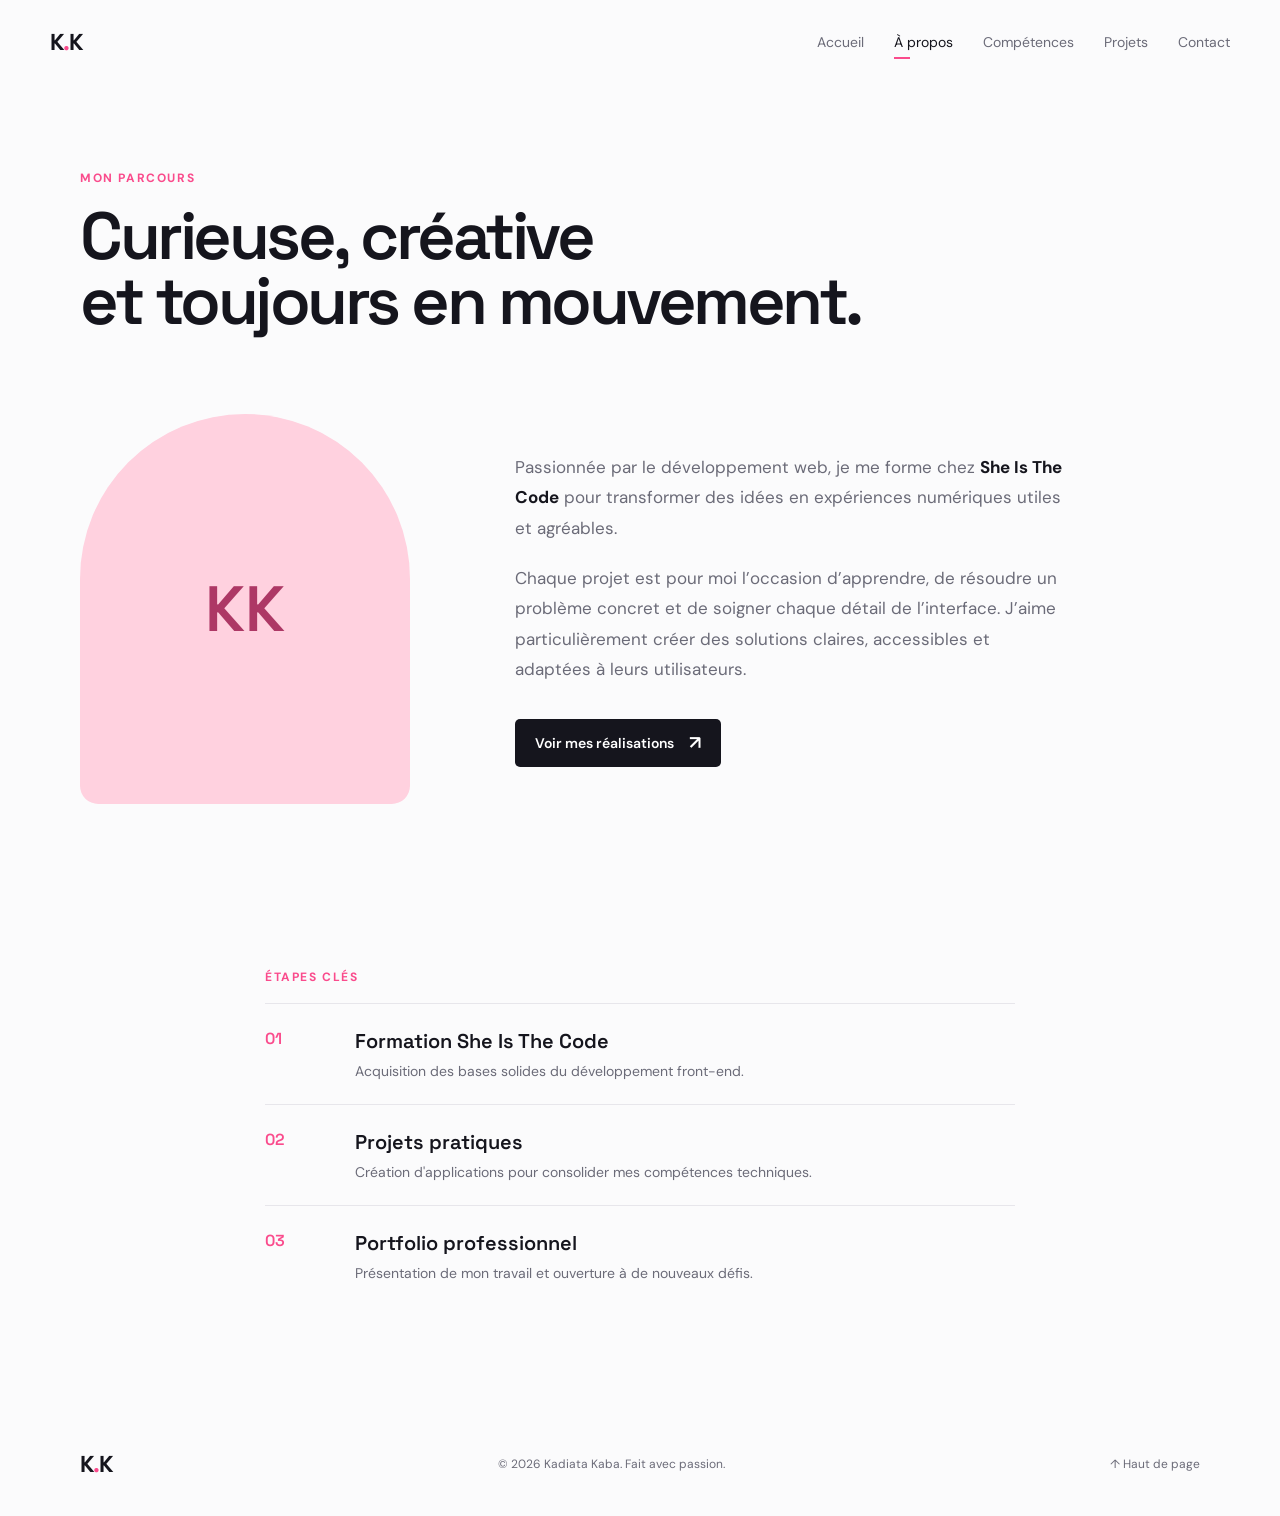
==== about.html @ d0dee3c1 "mon premier commit" ====
<!DOCTYPE html><html lang="fr"><head><meta charset="UTF-8"><meta name="viewport" content="width=device-width, initial-scale=1.0"><title>À propos — Kadiata Kaba</title><link rel="preconnect" href="https://fonts.googleapis.com"><link rel="preconnect" href="https://fonts.gstatic.com" crossorigin><link href="https://fonts.googleapis.com/css2?family=DM+Sans:wght@400;500;600;700&family=Space+Grotesk:wght@500;600;700&display=swap" rel="stylesheet"><link rel="stylesheet" href="style.css"></head><body><header class="site-header"><a class="brand" href="index.html">K<span>.</span>K</a><button class="menu-toggle" aria-label="Ouvrir le menu" aria-expanded="false"><i></i><i></i></button><nav><a href="index.html">Accueil</a><a class="active" href="about.html">À propos</a><a href="skills.html">Compétences</a><a href="projects.html">Projets</a><a href="contact.html">Contact</a></nav></header><main class="container page"><p class="eyebrow reveal">Mon parcours</p><h1 class="page-title reveal">Curieuse, créative<br>et toujours en mouvement.</h1><section class="about-layout"><div class="about-photo reveal"><img src="photo.jpg" alt="Kadiata Kaba" onerror="this.style.display='none';this.parentElement.classList.add('photo-missing')"><span class="initials">KK</span></div><div class="about-copy reveal"><p>Passionnée par le développement web, je me forme chez <strong>She Is The Code</strong> pour transformer des idées en expériences numériques utiles et agréables.</p><p>Chaque projet est pour moi l’occasion d’apprendre, de résoudre un problème concret et de soigner chaque détail de l’interface. J’aime particulièrement créer des solutions claires, accessibles et adaptées à leurs utilisateurs.</p><a class="button primary" href="projects.html">Voir mes réalisations <span>↗</span></a></div></section><section class="timeline section"><p class="eyebrow">Étapes clés</p><div class="timeline-item"><span>01</span><div><h3>Formation She Is The Code</h3><p>Acquisition des bases solides du développement front-end.</p></div></div><div class="timeline-item"><span>02</span><div><h3>Projets pratiques</h3><p>Création d'applications pour consolider mes compétences techniques.</p></div></div><div class="timeline-item"><span>03</span><div><h3>Portfolio professionnel</h3><p>Présentation de mon travail et ouverture à de nouveaux défis.</p></div></div></section></main><footer><a class="brand" href="index.html">K<span>.</span>K</a><p>© <span id="year"></span> Kadiata Kaba. Fait avec passion.</p><a href="#top" class="back-top">↑ Haut de page</a></footer><script src="script.js"></script></body></html>
---- style.css ----
:root{--ink:#15151d;--muted:#6b6b78;--paper:#fbfbfc;--line:#e7e6eb;--pink:#fa4b8c;--lime:#d8f84b;--orange:#ff855d;--blue:#bfd8ff;--radius:20px}*{box-sizing:border-box}html{scroll-behavior:smooth}body{margin:0;background:var(--paper);color:var(--ink);font-family:'DM Sans',sans-serif}.container{width:min(1120px,calc(100% - 48px));margin:auto}.site-header{height:84px;display:flex;align-items:center;justify-content:space-between;width:min(1180px,calc(100% - 48px));margin:auto;position:relative;z-index:5}.brand{font:700 23px 'Space Grotesk';text-decoration:none;color:var(--ink);letter-spacing:-1px}.brand span{color:var(--pink)}nav{display:flex;gap:30px}nav a{font-size:14px;color:var(--muted);text-decoration:none;padding:8px 0;position:relative}nav a:hover,nav .active{color:var(--ink)}nav .active:after{content:'';position:absolute;bottom:0;left:0;width:16px;height:2px;background:var(--pink)}.menu-toggle{display:none}.hero{min-height:630px;display:grid;grid-template-columns:1.05fr .95fr;align-items:center;gap:60px;padding:64px 0 80px}.eyebrow{color:var(--pink);font-size:12px;font-weight:700;letter-spacing:1.6px;text-transform:uppercase;margin:0 0 18px}.hero h1,.page-title{font:600 clamp(44px,5.2vw,75px)/.98 'Space Grotesk';letter-spacing:-3.5px;margin:0}.hero h1 em,.page-title em{font-family:Georgia,serif;font-weight:400;color:var(--pink)}.lead{max-width:500px;color:var(--muted);line-height:1.7;font-size:17px;margin:28px 0}.lead strong{color:var(--ink)}.hero-actions{display:flex;gap:23px;align-items:center}.button{border:0;display:inline-flex;align-items:center;justify-content:center;gap:15px;padding:15px 20px;border-radius:5px;text-decoration:none;font:600 14px 'DM Sans';cursor:pointer;transition:.25s}.button span{font-size:19px;line-height:0}.primary{background:var(--ink);color:#fff}.primary:hover{background:var(--pink);transform:translateY(-2px)}.text-button{color:var(--ink);padding-left:0}.mini-stats{display:flex;gap:40px;margin-top:65px}.mini-stats div{display:grid;gap:3px}.mini-stats b{font:600 23px 'Space Grotesk'}.mini-stats span{color:var(--muted);font-size:12px}.portrait-wrap{height:440px;position:relative;display:grid;place-items:center}.portrait{height:380px;width:310px;border-radius:160px 160px 24px 24px;background:linear-gradient(135deg,#ffd5df,#ffc0d4);overflow:hidden;position:relative;z-index:1}.portrait img,.about-photo img{width:100%;height:100%;object-fit:cover;display:block}.initials{display:none;font:600 64px 'Space Grotesk';color:#ad3865}.photo-missing{display:grid;place-items:center}.photo-missing .initials{display:block}.orb{position:absolute;border-radius:50%;background:var(--lime)}.orb-one{height:88px;width:88px;top:18px;right:30px}.floating-card{position:absolute;z-index:2;bottom:40px;left:0;padding:14px 32px 14px 17px;background:#fff;border-radius:9px;box-shadow:0 14px 35px #28233318;font-size:11px;line-height:1.45}.floating-card b{font-size:12px}.pulse{position:absolute;width:8px;height:8px;background:#50be78;border-radius:50%;right:14px;top:20px;box-shadow:0 0 0 4px #50be7825}.section{padding:105px 0}.featured{border-top:1px solid var(--line)}.section-intro{display:grid;grid-template-columns:1fr 2fr auto;align-items:end;gap:30px;margin-bottom:40px}.section-intro .eyebrow{margin:0}.section-intro h2,.progress-section h2{font:600 clamp(27px,3vw,40px)/1.1 'Space Grotesk';letter-spacing:-1.8px;margin:0}.section-intro>a{color:var(--ink);font-size:14px;text-decoration:none;white-space:nowrap}.section-intro>a span{font-size:21px;margin-left:5px}.project-grid{display:grid;grid-template-columns:repeat(2,1fr);gap:28px}.project-grid.full{grid-template-columns:repeat(3,1fr);padding:65px 0 115px}.project-card{background:#fff;border:1px solid var(--line);border-radius:var(--radius);overflow:hidden;transition:.3s}.project-card:hover{transform:translateY(-7px);box-shadow:0 16px 38px #26233b12}.project-visual{height:210px;padding:20px;position:relative;overflow:hidden}.project-visual span{font-size:12px;font-weight:bold;opacity:.55}.project-visual b{position:absolute;left:20px;bottom:16px;font:600 35px/.86 'Space Grotesk';letter-spacing:-2px}.coral{background:var(--orange)}.yellow{background:#f9d657}.lilac{background:#d9c2ff}.blue{background:var(--blue)}.dark{background:#27262c;color:#fff}.peach{background:#f8d0c4}.green{background:#b8e6bf}.sky{background:#bce7f6}.project-info{padding:22px 22px 24px}.project-info>p:first-child{font-size:10px;letter-spacing:1px;color:var(--muted);text-transform:uppercase;margin:0}.project-info h3{font:600 20px 'Space Grotesk';letter-spacing:-.8px;margin:10px 0 16px}.project-info a{font-size:13px;color:var(--ink);font-weight:bold;text-decoration:none}.description{color:var(--muted);font-size:13px;line-height:1.5;margin:-5px 0 17px!important}.cta-band{background:var(--pink);color:#fff;padding:100px 0}.cta-band .eyebrow{color:#fff}.cta-band h2{font:600 clamp(35px,4.4vw,59px)/1 'Space Grotesk';max-width:650px;letter-spacing:-3px;margin:0 0 32px}.light{background:#fff;color:var(--ink)}.light:hover{transform:translateY(-2px)}footer{width:min(1120px,calc(100% - 48px));min-height:105px;display:flex;gap:25px;align-items:center;justify-content:space-between;margin:auto}footer p,footer a{color:var(--muted);font-size:12px;text-decoration:none}.page{padding-top:86px}.page-title{max-width:850px}.about-layout{display:grid;grid-template-columns:330px 1fr;gap:105px;align-items:center;padding:80px 0 60px}.about-photo{height:390px;border-radius:180px 180px 20px 20px;background:#ffd1df;overflow:hidden}.about-copy{max-width:550px}.about-copy p,.contact-copy>p{color:var(--muted);font-size:17px;line-height:1.8;margin:0 0 19px}.about-copy strong{color:var(--ink)}.about-copy .button{margin-top:15px}.timeline{max-width:750px;margin:auto}.timeline-item{display:grid;grid-template-columns:70px 1fr;gap:20px;padding:24px 0;border-top:1px solid var(--line)}.timeline-item span{font:600 16px 'Space Grotesk';color:var(--pink)}.timeline-item h3{margin:0 0 8px;font:600 20px 'Space Grotesk'}.timeline-item p{margin:0;color:var(--muted);font-size:14px}.skills-grid{display:grid;grid-template-columns:repeat(3,1fr);gap:20px;padding:70px 0 105px}.skill-card{background:#fff;border:1px solid var(--line);border-radius:14px;padding:30px;min-height:280px}.skill-icon{font:600 25px 'Space Grotesk';color:var(--pink)}.skill-card h2{font:600 23px 'Space Grotesk';margin:31px 0 12px;letter-spacing:-1px}.skill-card p{color:var(--muted);font-size:14px;line-height:1.6}.tags{display:flex;gap:7px;flex-wrap:wrap;margin-top:21px}.tags span{background:#f1f0f4;padding:5px 8px;border-radius:3px;font-size:10px;font-weight:bold}.progress-section{background:var(--ink);color:#fff;margin:0 calc((100vw - min(1120px,calc(100vw - 48px)))/-2);padding:82px max(calc((100vw - min(1120px,calc(100vw - 48px)))/2),24px);display:grid;grid-template-columns:1fr 1fr;gap:85px}.progress-section .eyebrow{color:var(--lime)}.progress-list>div{margin-bottom:22px}.progress-list p{display:flex;justify-content:space-between;margin:0 0 8px;font-size:13px}.progress-list i{display:block;height:4px;background:#ffffff2e;border-radius:3px}.progress-list em{display:block;height:100%;width:var(--progress);background:var(--lime);border-radius:3px}.contact-layout{display:grid;grid-template-columns:1fr 1fr;gap:100px;padding:75px 0 115px}.contact-link{font:600 clamp(21px,2.5vw,31px) 'Space Grotesk';color:var(--ink);text-decoration:none;display:block;margin:34px 0 10px;word-break:break-word}.contact-link span{color:var(--pink)}.note{font-size:11px!important}.socials{margin:35px 0}.socials a{font-size:13px;font-weight:bold;color:var(--ink);text-decoration:none}.outline{border:1px solid var(--ink);color:var(--ink);background:transparent}.contact-form{background:#fff;border:1px solid var(--line);padding:34px;border-radius:14px}.contact-form label{display:block;font-size:12px;font-weight:bold;margin-bottom:19px}.contact-form input,.contact-form textarea{font:400 14px 'DM Sans';width:100%;display:block;margin-top:9px;padding:12px 0;border:0;border-bottom:1px solid var(--line);outline:0;background:transparent;resize:vertical}.contact-form input:focus,.contact-form textarea:focus{border-color:var(--pink)}.contact-form .button{margin-top:8px;width:100%}.reveal{opacity:0;transform:translateY(18px);transition:opacity .65s ease,transform .65s ease}.reveal.visible{opacity:1;transform:none}@media(max-width:800px){.site-header{height:72px}.menu-toggle{display:grid;gap:5px;width:34px;background:transparent;border:0;padding:8px}.menu-toggle i{height:2px;background:var(--ink);width:100%;display:block}nav{display:none;position:absolute;right:0;top:62px;width:210px;background:#fff;border:1px solid var(--line);padding:15px;box-shadow:0 10px 30px #2222;flex-direction:column;gap:5px}nav.open{display:flex}nav a{padding:10px}.hero{grid-template-columns:1fr;padding-top:40px;gap:30px}.portrait-wrap{grid-row:1;height:330px}.portrait{height:295px;width:235px}.orb-one{right:8%;top:4px}.mini-stats{margin-top:35px}.section-intro{grid-template-columns:1fr;gap:15px}.section-intro a{justify-self:start}.project-grid.full,.skills-grid{grid-template-columns:repeat(2,1fr)}.about-layout,.contact-layout,.progress-section{grid-template-columns:1fr;gap:42px}.about-layout{padding-top:55px}.about-photo{max-width:290px;height:350px}.page{padding-top:55px}}@media(max-width:520px){.container,.site-header,footer{width:min(100% - 32px,1120px)}.hero h1,.page-title{letter-spacing:-2.5px}.hero{min-height:auto;padding-bottom:55px}.hero-actions{gap:14px}.button{padding:13px 15px}.project-grid,.project-grid.full,.skills-grid{grid-template-columns:1fr}.project-grid.full{padding-top:48px}.project-visual{height:185px}.section{padding:75px 0}.cta-band{padding:75px 0}.mini-stats{gap:25px}.contact-layout{padding:55px 0 75px}.contact-form{padding:24px 20px}footer{padding:28px 0;min-height:0;flex-wrap:wrap}.back-top{margin-left:auto}.progress-section{margin:0 -16px;padding:60px 16px}}
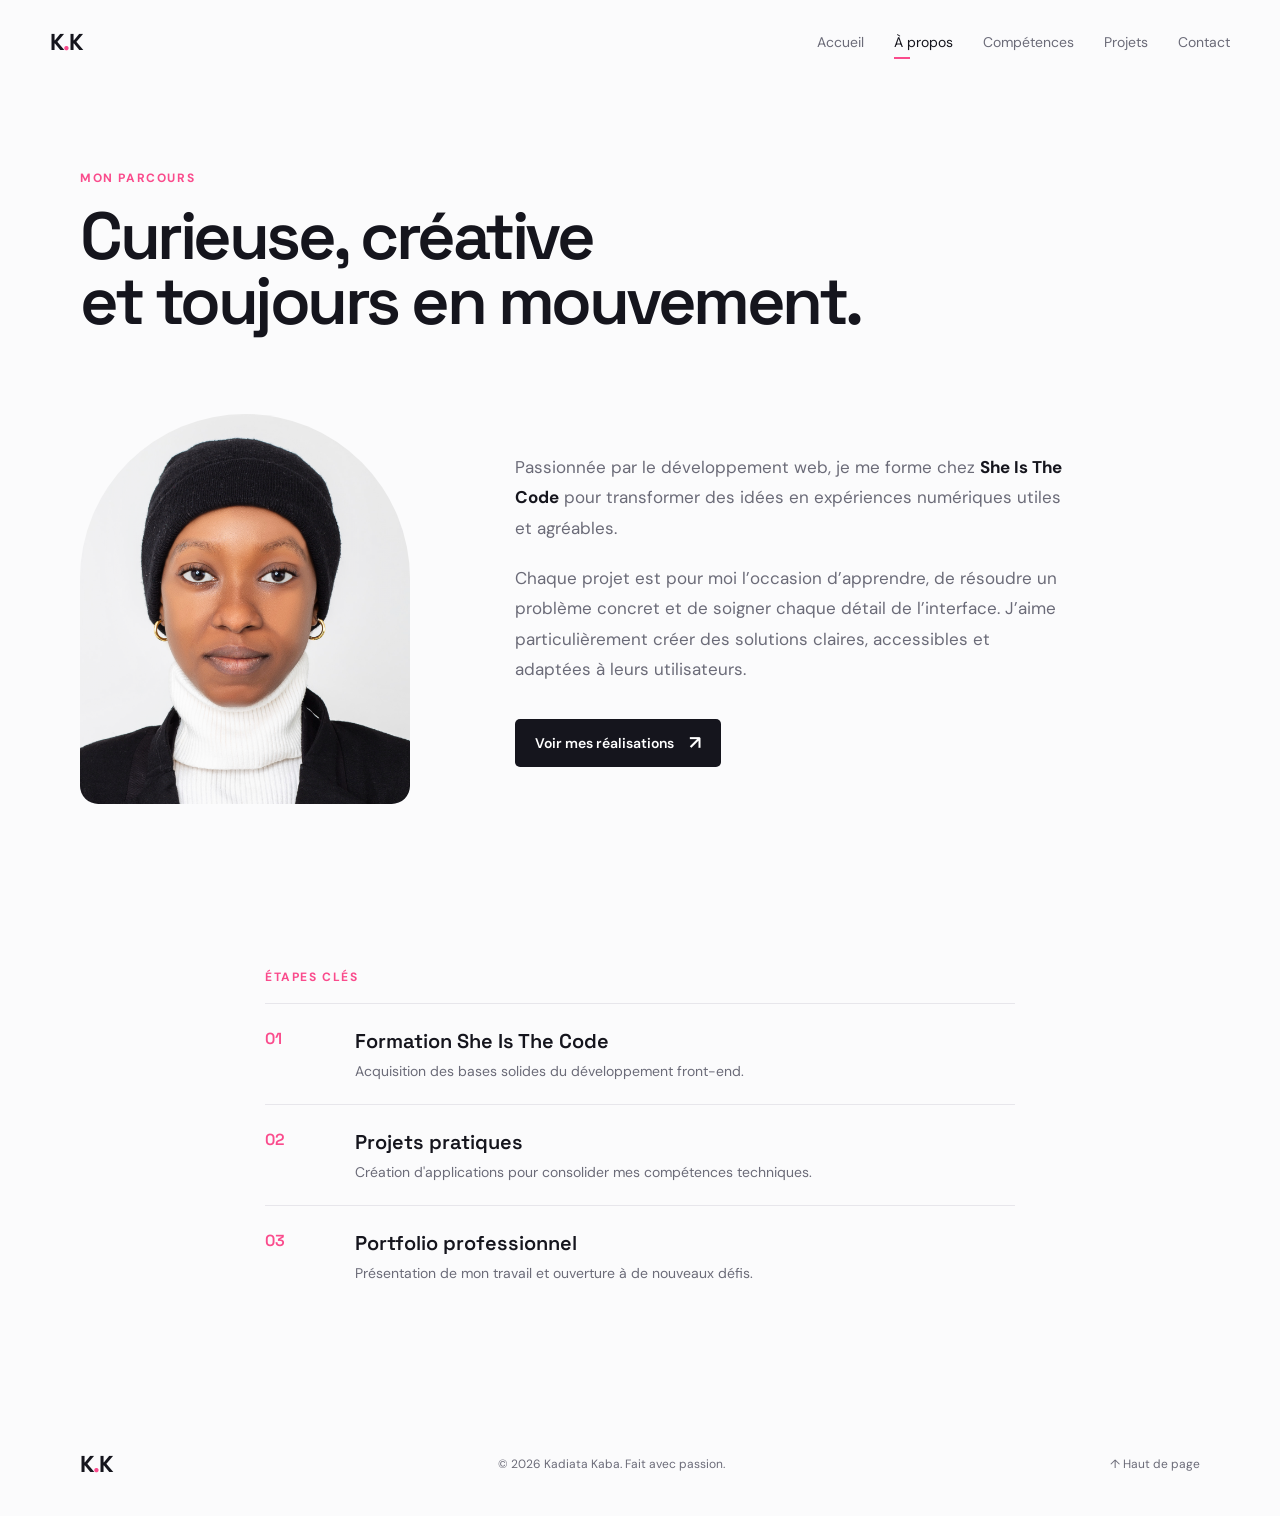
==== commit af5c043d: "ajout de photo" ====
--- a/about.html
+++ b/about.html
@@ -1 +1 @@
-<!DOCTYPE html><html lang="fr"><head><meta charset="UTF-8"><meta name="viewport" content="width=device-width, initial-scale=1.0"><title>À propos — Kadiata Kaba</title><link rel="preconnect" href="https://fonts.googleapis.com"><link rel="preconnect" href="https://fonts.gstatic.com" crossorigin><link href="https://fonts.googleapis.com/css2?family=DM+Sans:wght@400;500;600;700&family=Space+Grotesk:wght@500;600;700&display=swap" rel="stylesheet"><link rel="stylesheet" href="style.css"></head><body><header class="site-header"><a class="brand" href="index.html">K<span>.</span>K</a><button class="menu-toggle" aria-label="Ouvrir le menu" aria-expanded="false"><i></i><i></i></button><nav><a href="index.html">Accueil</a><a class="active" href="about.html">À propos</a><a href="skills.html">Compétences</a><a href="projects.html">Projets</a><a href="contact.html">Contact</a></nav></header><main class="container page"><p class="eyebrow reveal">Mon parcours</p><h1 class="page-title reveal">Curieuse, créative<br>et toujours en mouvement.</h1><section class="about-layout"><div class="about-photo reveal"><img src="photo.jpg" alt="Kadiata Kaba" onerror="this.style.display='none';this.parentElement.classList.add('photo-missing')"><span class="initials">KK</span></div><div class="about-copy reveal"><p>Passionnée par le développement web, je me forme chez <strong>She Is The Code</strong> pour transformer des idées en expériences numériques utiles et agréables.</p><p>Chaque projet est pour moi l’occasion d’apprendre, de résoudre un problème concret et de soigner chaque détail de l’interface. J’aime particulièrement créer des solutions claires, accessibles et adaptées à leurs utilisateurs.</p><a class="button primary" href="projects.html">Voir mes réalisations <span>↗</span></a></div></section><section class="timeline section"><p class="eyebrow">Étapes clés</p><div class="timeline-item"><span>01</span><div><h3>Formation She Is The Code</h3><p>Acquisition des bases solides du développement front-end.</p></div></div><div class="timeline-item"><span>02</span><div><h3>Projets pratiques</h3><p>Création d'applications pour consolider mes compétences techniques.</p></div></div><div class="timeline-item"><span>03</span><div><h3>Portfolio professionnel</h3><p>Présentation de mon travail et ouverture à de nouveaux défis.</p></div></div></section></main><footer><a class="brand" href="index.html">K<span>.</span>K</a><p>© <span id="year"></span> Kadiata Kaba. Fait avec passion.</p><a href="#top" class="back-top">↑ Haut de page</a></footer><script src="script.js"></script></body></html>
+<!DOCTYPE html><html lang="fr"><head><meta charset="UTF-8"><meta name="viewport" content="width=device-width, initial-scale=1.0"><title>À propos — Kadiata Kaba</title><link rel="preconnect" href="https://fonts.googleapis.com"><link rel="preconnect" href="https://fonts.gstatic.com" crossorigin><link href="https://fonts.googleapis.com/css2?family=DM+Sans:wght@400;500;600;700&family=Space+Grotesk:wght@500;600;700&display=swap" rel="stylesheet"><link rel="stylesheet" href="style.css"></head><body><header class="site-header"><a class="brand" href="index.html">K<span>.</span>K</a><button class="menu-toggle" aria-label="Ouvrir le menu" aria-expanded="false"><i></i><i></i></button><nav><a href="index.html">Accueil</a><a class="active" href="about.html">À propos</a><a href="skills.html">Compétences</a><a href="projects.html">Projets</a><a href="contact.html">Contact</a></nav></header><main class="container page"><p class="eyebrow reveal">Mon parcours</p><h1 class="page-title reveal">Curieuse, créative<br>et toujours en mouvement.</h1><section class="about-layout"><div class="about-photo reveal"><img src="Photo.jpg" alt="Kadiata Kaba" onerror="this.style.display='none';this.parentElement.classList.add('photo-missing')"><span class="initials">KK</span></div><div class="about-copy reveal"><p>Passionnée par le développement web, je me forme chez <strong>She Is The Code</strong> pour transformer des idées en expériences numériques utiles et agréables.</p><p>Chaque projet est pour moi l’occasion d’apprendre, de résoudre un problème concret et de soigner chaque détail de l’interface. J’aime particulièrement créer des solutions claires, accessibles et adaptées à leurs utilisateurs.</p><a class="button primary" href="projects.html">Voir mes réalisations <span>↗</span></a></div></section><section class="timeline section"><p class="eyebrow">Étapes clés</p><div class="timeline-item"><span>01</span><div><h3>Formation She Is The Code</h3><p>Acquisition des bases solides du développement front-end.</p></div></div><div class="timeline-item"><span>02</span><div><h3>Projets pratiques</h3><p>Création d'applications pour consolider mes compétences techniques.</p></div></div><div class="timeline-item"><span>03</span><div><h3>Portfolio professionnel</h3><p>Présentation de mon travail et ouverture à de nouveaux défis.</p></div></div></section></main><footer><a class="brand" href="index.html">K<span>.</span>K</a><p>© <span id="year"></span> Kadiata Kaba. Fait avec passion.</p><a href="#top" class="back-top">↑ Haut de page</a></footer><script src="script.js"></script></body></html>
